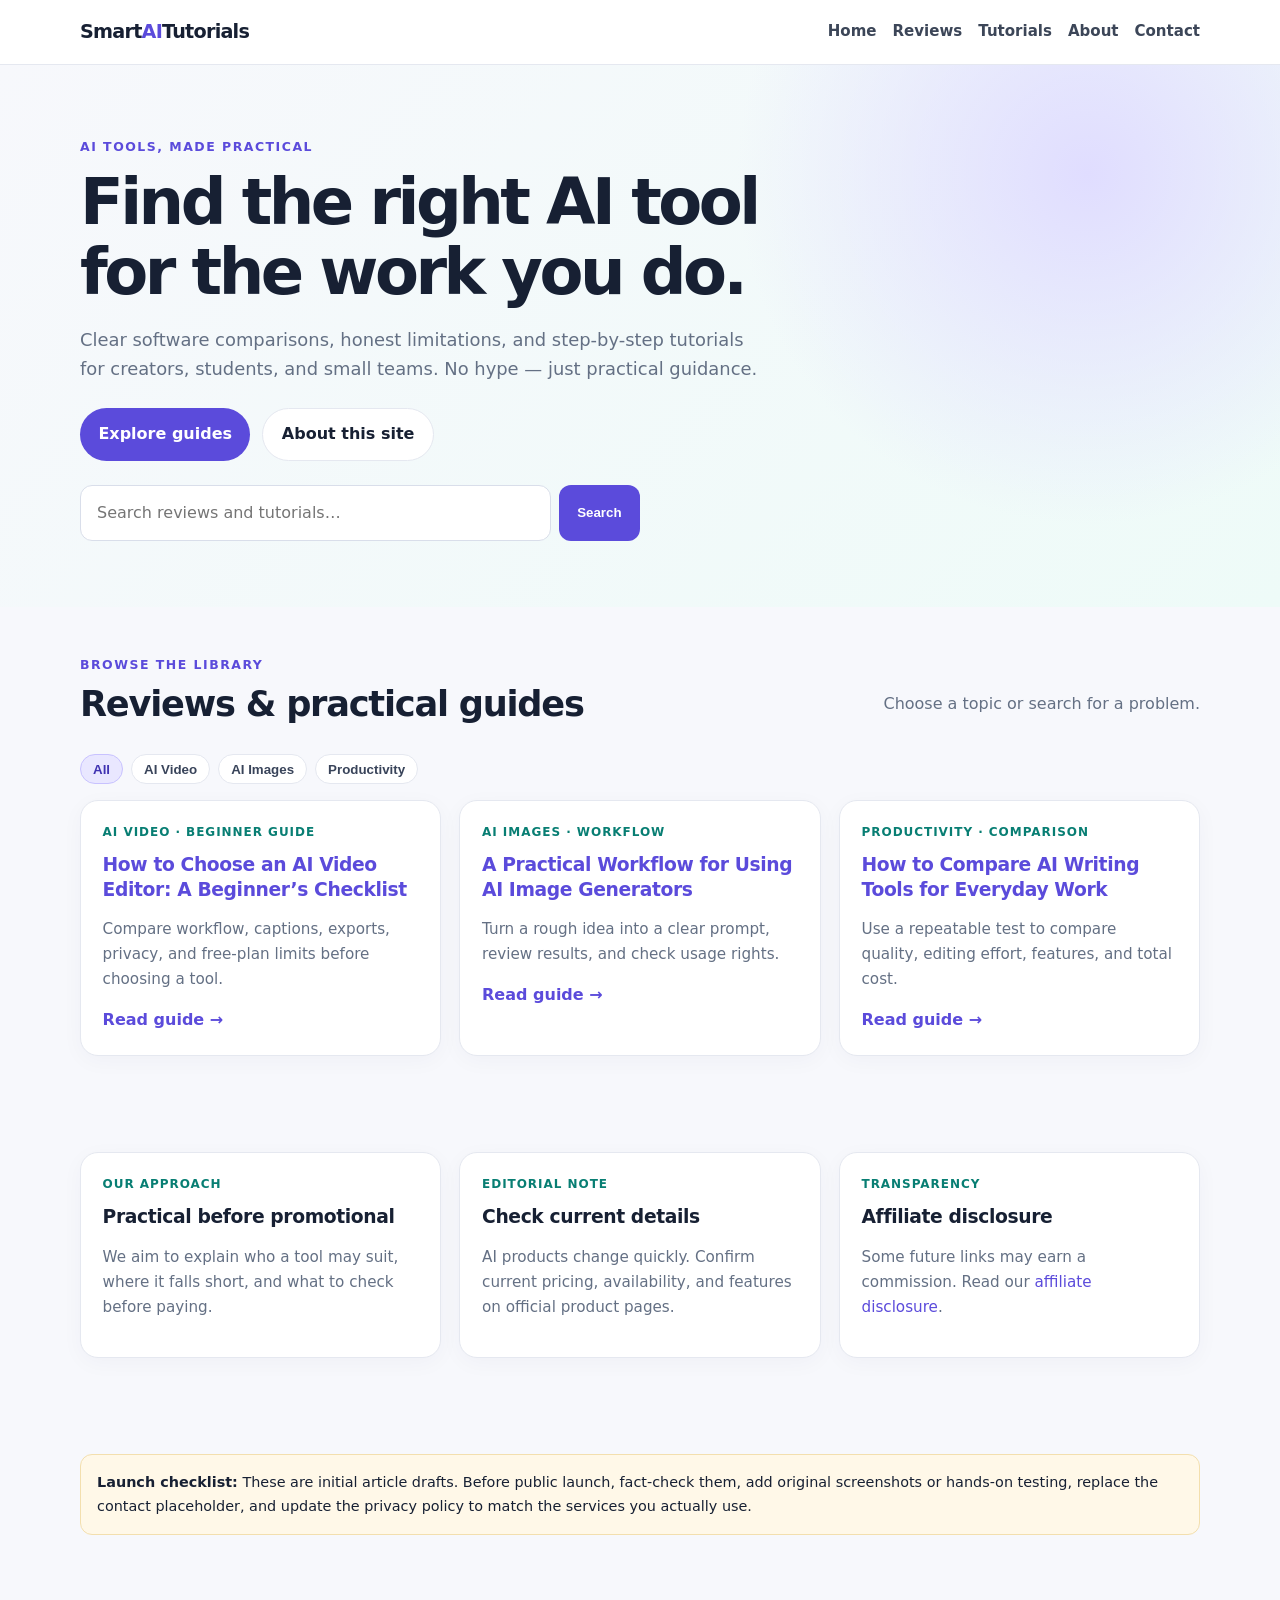
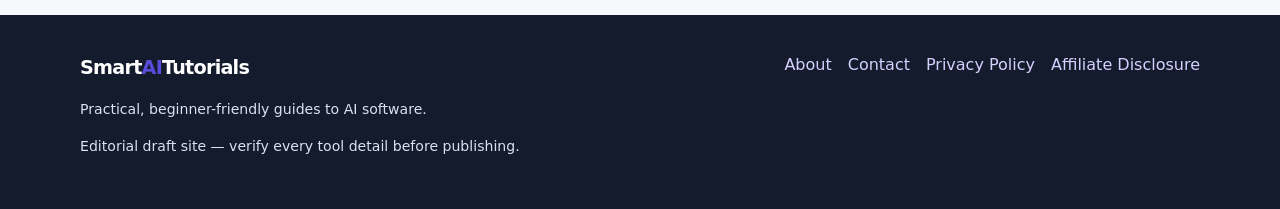
==== index.html @ b86088db "Add files via upload" ====
<!doctype html>
<html lang="en"><head><meta charset="utf-8"><meta name="viewport" content="width=device-width,initial-scale=1">
<title>SmartAITutorials | AI Software Reviews & Tutorials</title>
<meta name="description" content="Beginner-friendly AI software reviews, comparisons, and practical tutorials to help you choose tools with confidence.">
<meta name="theme-color" content="#f7f8fc"><link rel="stylesheet" href="styles.css"></head>
<body><a class="skip" href="#main">Skip to content</a><header><div class="wrap nav"><a class="logo" href="index.html">Smart<span>AI</span>Tutorials</a>
<nav aria-label="Main navigation">
<a href="index.html">Home</a><a href="index.html#reviews">Reviews</a><a href="index.html#tutorials">Tutorials</a><a href="about.html">About</a><a href="contact.html">Contact</a>
</nav></div></header>
<main id="main">
<section class="hero"><div class="wrap"><div class="eyebrow">AI tools, made practical</div><h1>Find the right AI tool for the work you do.</h1><p>Clear software comparisons, honest limitations, and step-by-step tutorials for creators, students, and small teams. No hype — just practical guidance.</p>
<div class="actions"><a class="btn" href="#reviews">Explore guides</a><a class="btn secondary" href="about.html">About this site</a></div>
<form class="searchbar" data-search-form role="search"><input id="site-search" type="search" placeholder="Search reviews and tutorials…" aria-label="Search articles"><button class="btn" type="submit">Search</button></form><p id="search-status" class="small muted" aria-live="polite"></p></div></section>
<section class="section" id="reviews"><div class="wrap"><div class="section-head"><div><div class="eyebrow">Browse the library</div><h2>Reviews & practical guides</h2></div><p class="muted">Choose a topic or search for a problem.</p></div>
<div class="pill-row" aria-label="Filter articles"><button class="pill active" data-filter="All">All</button><button class="pill" data-filter="Video">AI Video</button><button class="pill" data-filter="Image">AI Images</button><button class="pill" data-filter="Productivity">Productivity</button></div>
<div class="grid">
<article class="card" data-article-card data-category="Video"><div class="tag">AI Video · Beginner guide</div><h3><a href="articles/choosing-ai-video-editor.html">How to Choose an AI Video Editor: A Beginner’s Checklist</a></h3><p>Compare workflow, captions, exports, privacy, and free-plan limits before choosing a tool.</p><a class="card-link" href="articles/choosing-ai-video-editor.html">Read guide →</a></article>
<article class="card" data-article-card data-category="Image"><div class="tag">AI Images · Workflow</div><h3><a href="articles/ai-image-generator-workflow.html">A Practical Workflow for Using AI Image Generators</a></h3><p>Turn a rough idea into a clear prompt, review results, and check usage rights.</p><a class="card-link" href="articles/ai-image-generator-workflow.html">Read guide →</a></article>
<article class="card" data-article-card data-category="Productivity"><div class="tag">Productivity · Comparison</div><h3><a href="articles/compare-ai-writing-tools.html">How to Compare AI Writing Tools for Everyday Work</a></h3><p>Use a repeatable test to compare quality, editing effort, features, and total cost.</p><a class="card-link" href="articles/compare-ai-writing-tools.html">Read guide →</a></article>
</div></div></section>
<section class="section" id="tutorials"><div class="wrap"><div class="grid">
<div class="card"><div class="tag">Our approach</div><h3>Practical before promotional</h3><p>We aim to explain who a tool may suit, where it falls short, and what to check before paying.</p></div>
<div class="card"><div class="tag">Editorial note</div><h3>Check current details</h3><p>AI products change quickly. Confirm current pricing, availability, and features on official product pages.</p></div>
<div class="card"><div class="tag">Transparency</div><h3>Affiliate disclosure</h3><p>Some future links may earn a commission. Read our <a href="affiliate-disclosure.html">affiliate disclosure</a>.</p></div>
</div></div></section>
<section class="section"><div class="wrap"><div class="disclosure"><strong>Launch checklist:</strong> These are initial article drafts. Before public launch, fact-check them, add original screenshots or hands-on testing, replace the contact placeholder, and update the privacy policy to match the services you actually use.</div></div></section>
</main><footer><div class="wrap foot"><div><a class="logo" href="index.html" style="color:#fff">Smart<span>AI</span>Tutorials</a><p class="small">Practical, beginner-friendly guides to AI software.</p><p class="small">Editorial draft site — verify every tool detail before publishing.</p></div><div class="footer-links"><a href="about.html">About</a><a href="contact.html">Contact</a><a href="privacy.html">Privacy Policy</a><a href="affiliate-disclosure.html">Affiliate Disclosure</a></div></div></footer><script src="script.js"></script></body></html>
---- styles.css ----
:root{--ink:#172033;--muted:#647084;--brand:#5b4bdb;--brand2:#12a594;--paper:#f7f8fc;--line:#e5e8f0;--white:#fff;--radius:18px}
*{box-sizing:border-box}html{scroll-behavior:smooth}body{margin:0;background:var(--paper);color:var(--ink);font:16px/1.65 system-ui,-apple-system,Segoe UI,Roboto,Arial,sans-serif}a{color:var(--brand);text-decoration:none}a:hover{text-decoration:underline}.wrap{width:min(1120px,92%);margin:auto}.skip{position:absolute;left:-9999px}.skip:focus{left:1rem;top:1rem;background:#fff;padding:.6rem;z-index:10}
header{background:#fff;border-bottom:1px solid var(--line);position:sticky;top:0;z-index:5}.nav{display:flex;align-items:center;justify-content:space-between;gap:1rem;padding:1rem 0}.logo{font-weight:850;font-size:1.2rem;letter-spacing:-.04em;color:var(--ink)}.logo span{color:var(--brand)}nav{display:flex;flex-wrap:wrap;gap:1rem;align-items:center}nav a{font-size:.94rem;font-weight:650;color:#3c4658}.hero{padding:4.5rem 0 3rem;background:radial-gradient(circle at 85% 20%,#e0ddff 0,transparent 30%),linear-gradient(135deg,#f7f8fc,#eefbf8)}.eyebrow{font-size:.78rem;letter-spacing:.12em;text-transform:uppercase;color:var(--brand);font-weight:800}.hero h1{font-size:clamp(2.2rem,5vw,4rem);line-height:1.08;letter-spacing:-.055em;max-width:780px;margin:.7rem 0 1rem}.hero p{max-width:690px;color:var(--muted);font-size:1.12rem}.actions{display:flex;flex-wrap:wrap;gap:.75rem;margin-top:1.5rem}.btn{display:inline-flex;align-items:center;justify-content:center;border:0;border-radius:999px;padding:.78rem 1.15rem;font-weight:750;background:var(--brand);color:#fff;cursor:pointer}.btn.secondary{background:#fff;color:var(--ink);border:1px solid var(--line)}.section{padding:3rem 0}.section-head{display:flex;justify-content:space-between;align-items:end;gap:1rem;margin-bottom:1.3rem}.section h2{font-size:clamp(1.6rem,3vw,2.2rem);letter-spacing:-.035em;margin:0}.muted{color:var(--muted)}.grid{display:grid;grid-template-columns:repeat(3,minmax(0,1fr));gap:1.15rem}.card{background:#fff;border:1px solid var(--line);border-radius:var(--radius);padding:1.35rem;box-shadow:0 5px 22px rgba(30,40,80,.035)}.card .tag{font-size:.75rem;color:#087e73;font-weight:800;text-transform:uppercase;letter-spacing:.08em}.card h3{line-height:1.3;letter-spacing:-.02em;margin:.65rem 0}.card p{color:var(--muted);font-size:.95rem}.card-link{font-weight:800}.searchbar{display:flex;gap:.5rem;max-width:560px;margin:1.5rem 0 0}.searchbar input,.field input,.field textarea{width:100%;padding:.85rem 1rem;border:1px solid #d9deea;border-radius:12px;background:#fff;font:inherit}.searchbar button{border-radius:12px}.pill-row{display:flex;flex-wrap:wrap;gap:.5rem;margin:1rem 0}.pill{border:1px solid var(--line);background:#fff;border-radius:999px;padding:.42rem .75rem;color:#39445a;font-weight:650;cursor:pointer}.pill.active{background:#e9e7ff;border-color:#c8c2ff;color:#4033b2}.content{max-width:820px;margin:0 auto;padding:3rem 0}.content h1{font-size:clamp(2rem,4vw,3.2rem);line-height:1.15;letter-spacing:-.045em}.content h2{margin-top:2rem;line-height:1.25}.content p,.content li{color:#384357}.content .intro{font-size:1.15rem;color:var(--muted)}.notice{border-left:4px solid var(--brand2);background:#eafaf6;padding:1rem 1.1rem;border-radius:0 12px 12px 0;margin:1.5rem 0}.table-wrap{overflow-x:auto}table{width:100%;border-collapse:collapse;background:#fff}th,td{padding:.8rem;text-align:left;border:1px solid var(--line);vertical-align:top}th{background:#f0f2fa}footer{background:#141b2c;color:#dbe1ef;padding:2.3rem 0;margin-top:2rem}footer a{color:#d5d0ff}footer .foot{display:flex;justify-content:space-between;gap:1.5rem;flex-wrap:wrap}.footer-links{display:flex;gap:1rem;flex-wrap:wrap}.field{margin:1rem 0}.field label{display:block;font-weight:750;margin-bottom:.35rem}.field textarea{min-height:150px}.small{font-size:.88rem}.ad-placeholder{border:1px dashed #c9ceda;border-radius:12px;text-align:center;color:#7b8494;padding:1.1rem;margin:1.5rem 0;background:#fbfcff;font-size:.88rem}.hidden{display:none!important}.disclosure{font-size:.9rem;background:#fff8e8;border:1px solid #f3dfae;padding:1rem;border-radius:12px}
@media(max-width:760px){.nav{align-items:flex-start;flex-direction:column}nav{gap:.65rem}.grid{grid-template-columns:1fr}.hero{padding:3rem 0 2.3rem}.section{padding:2.2rem 0}.section-head{align-items:start;flex-direction:column}.searchbar{flex-direction:column}.content{padding:2rem 0}}
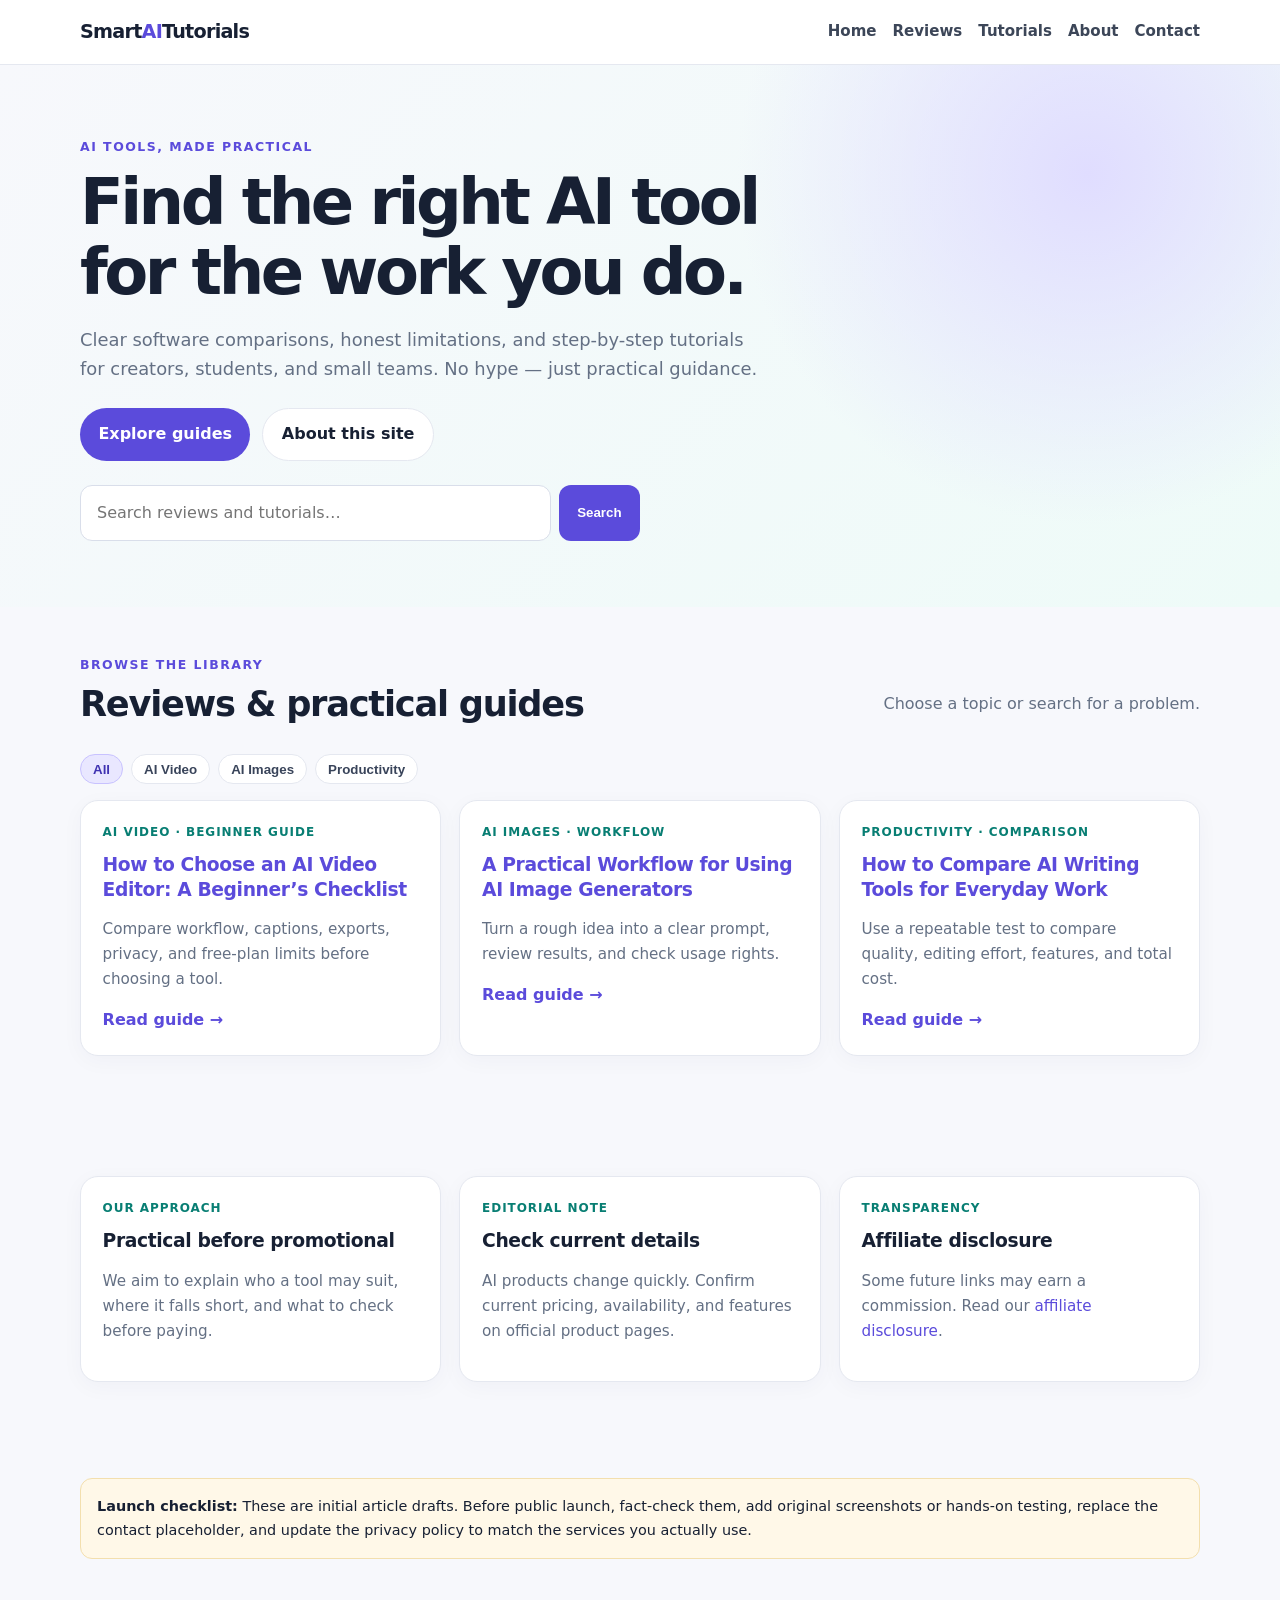
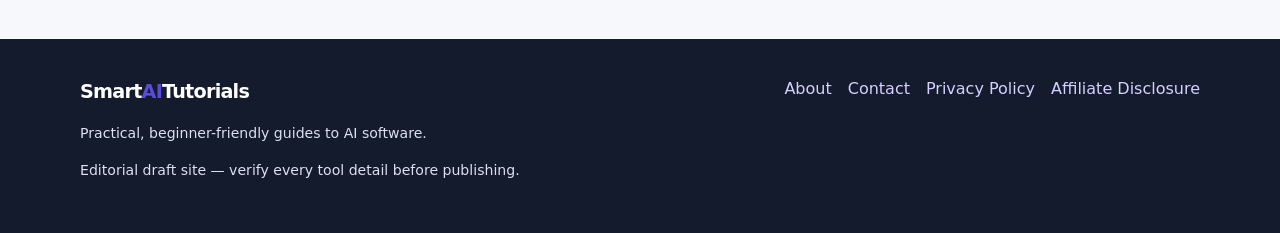
==== commit a04107b9: "Update index.html" ====
--- a/index.html
+++ b/index.html
@@ -17,7 +17,18 @@
 <article class="card" data-article-card data-category="Video"><div class="tag">AI Video · Beginner guide</div><h3><a href="articles/choosing-ai-video-editor.html">How to Choose an AI Video Editor: A Beginner’s Checklist</a></h3><p>Compare workflow, captions, exports, privacy, and free-plan limits before choosing a tool.</p><a class="card-link" href="articles/choosing-ai-video-editor.html">Read guide →</a></article>
 <article class="card" data-article-card data-category="Image"><div class="tag">AI Images · Workflow</div><h3><a href="articles/ai-image-generator-workflow.html">A Practical Workflow for Using AI Image Generators</a></h3><p>Turn a rough idea into a clear prompt, review results, and check usage rights.</p><a class="card-link" href="articles/ai-image-generator-workflow.html">Read guide →</a></article>
 <article class="card" data-article-card data-category="Productivity"><div class="tag">Productivity · Comparison</div><h3><a href="articles/compare-ai-writing-tools.html">How to Compare AI Writing Tools for Everyday Work</a></h3><p>Use a repeatable test to compare quality, editing effort, features, and total cost.</p><a class="card-link" href="articles/compare-ai-writing-tools.html">Read guide →</a></article>
-</div></div></section>
+</div></div></section>  <div style="text-align:center;margin:24px 0;">
+<script>
+  atOptions = {
+    'key' : '77057a32885364daf17ccfb2faec4981',
+    'format' : 'iframe',
+    'height' : 50,
+    'width' : 320,
+    'params' : {}
+  };
+</script>
+<script src="https://www.highrevenueformat.com/77057a32885364daf17ccfb2faec4981/invoke.js"></script>
+</div>
 <section class="section" id="tutorials"><div class="wrap"><div class="grid">
 <div class="card"><div class="tag">Our approach</div><h3>Practical before promotional</h3><p>We aim to explain who a tool may suit, where it falls short, and what to check before paying.</p></div>
 <div class="card"><div class="tag">Editorial note</div><h3>Check current details</h3><p>AI products change quickly. Confirm current pricing, availability, and features on official product pages.</p></div>
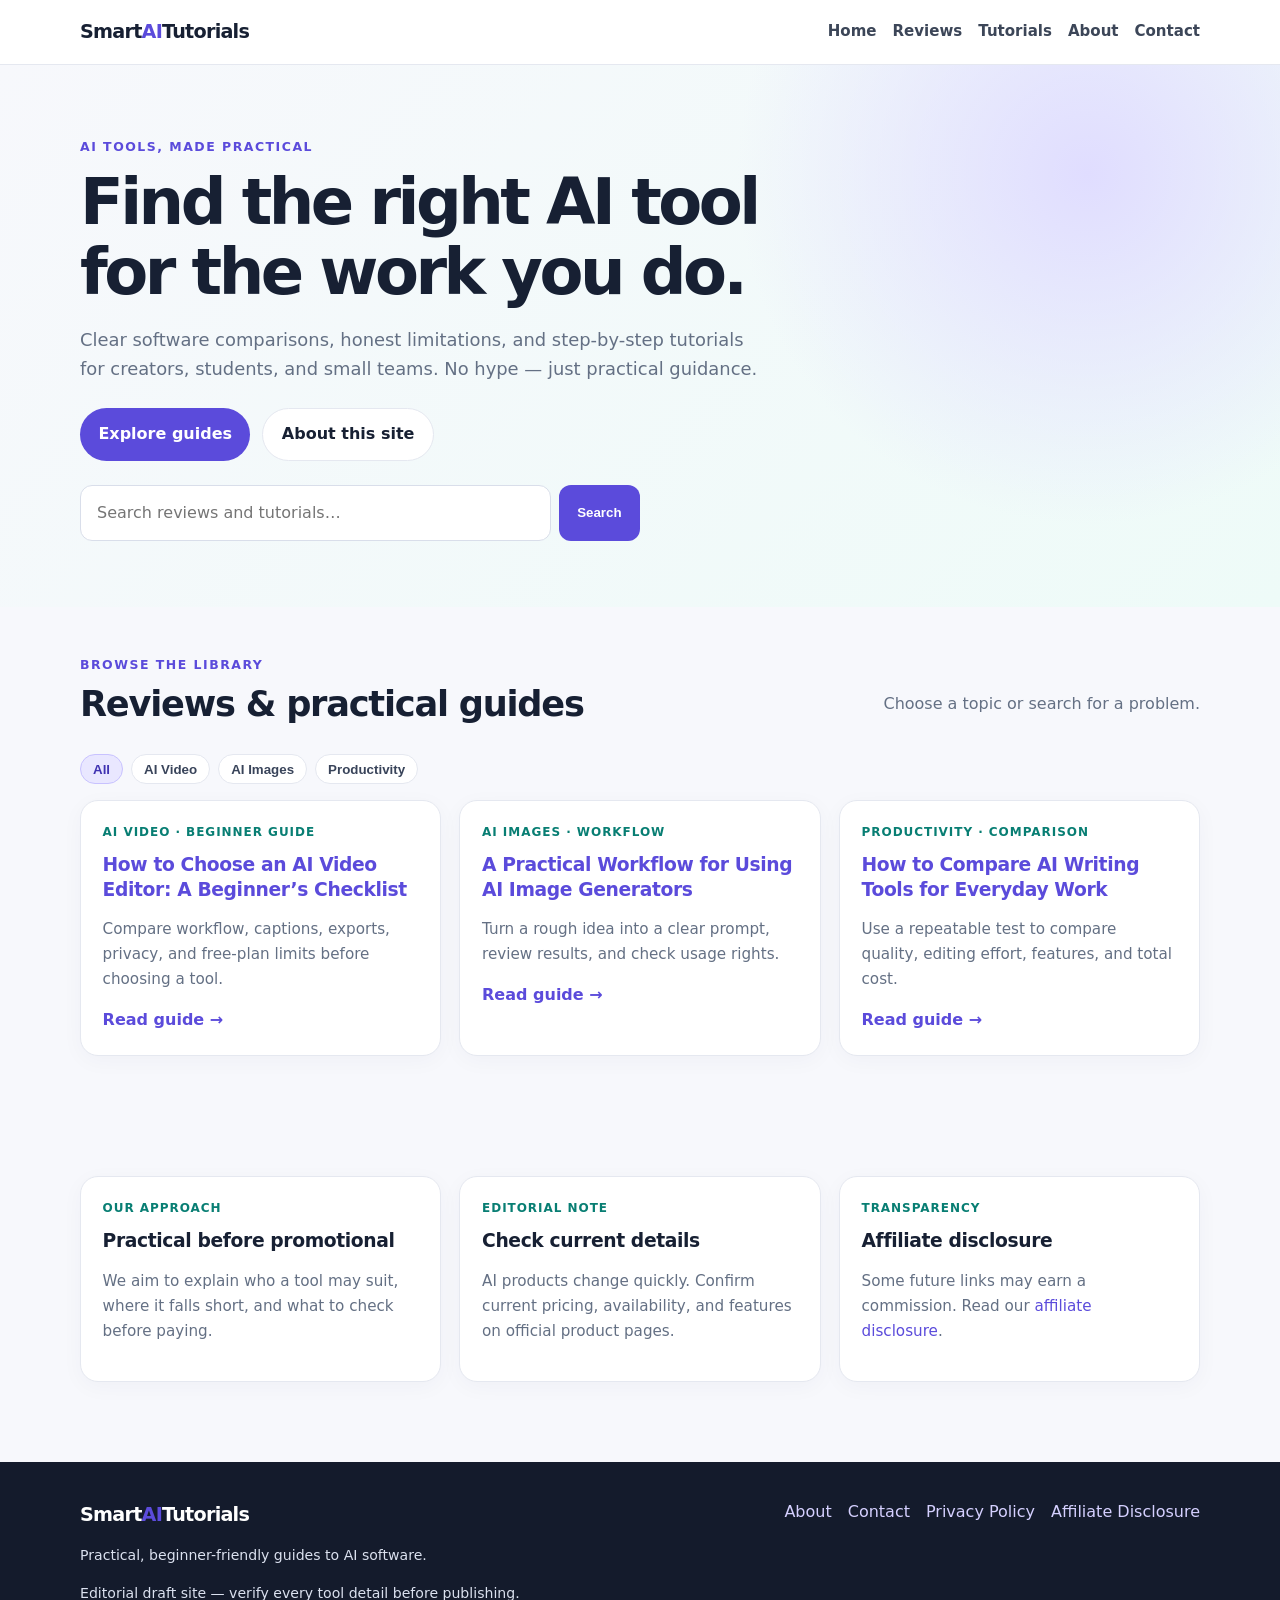
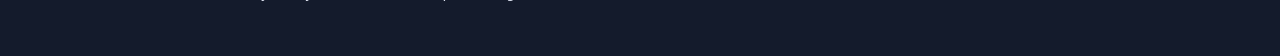
==== commit df9ef880: "Update index.html" ====
--- a/index.html
+++ b/index.html
@@ -34,5 +34,4 @@
 <div class="card"><div class="tag">Editorial note</div><h3>Check current details</h3><p>AI products change quickly. Confirm current pricing, availability, and features on official product pages.</p></div>
 <div class="card"><div class="tag">Transparency</div><h3>Affiliate disclosure</h3><p>Some future links may earn a commission. Read our <a href="affiliate-disclosure.html">affiliate disclosure</a>.</p></div>
 </div></div></section>
-<section class="section"><div class="wrap"><div class="disclosure"><strong>Launch checklist:</strong> These are initial article drafts. Before public launch, fact-check them, add original screenshots or hands-on testing, replace the contact placeholder, and update the privacy policy to match the services you actually use.</div></div></section>
 </main><footer><div class="wrap foot"><div><a class="logo" href="index.html" style="color:#fff">Smart<span>AI</span>Tutorials</a><p class="small">Practical, beginner-friendly guides to AI software.</p><p class="small">Editorial draft site — verify every tool detail before publishing.</p></div><div class="footer-links"><a href="about.html">About</a><a href="contact.html">Contact</a><a href="privacy.html">Privacy Policy</a><a href="affiliate-disclosure.html">Affiliate Disclosure</a></div></div></footer><script src="script.js"></script></body></html>
